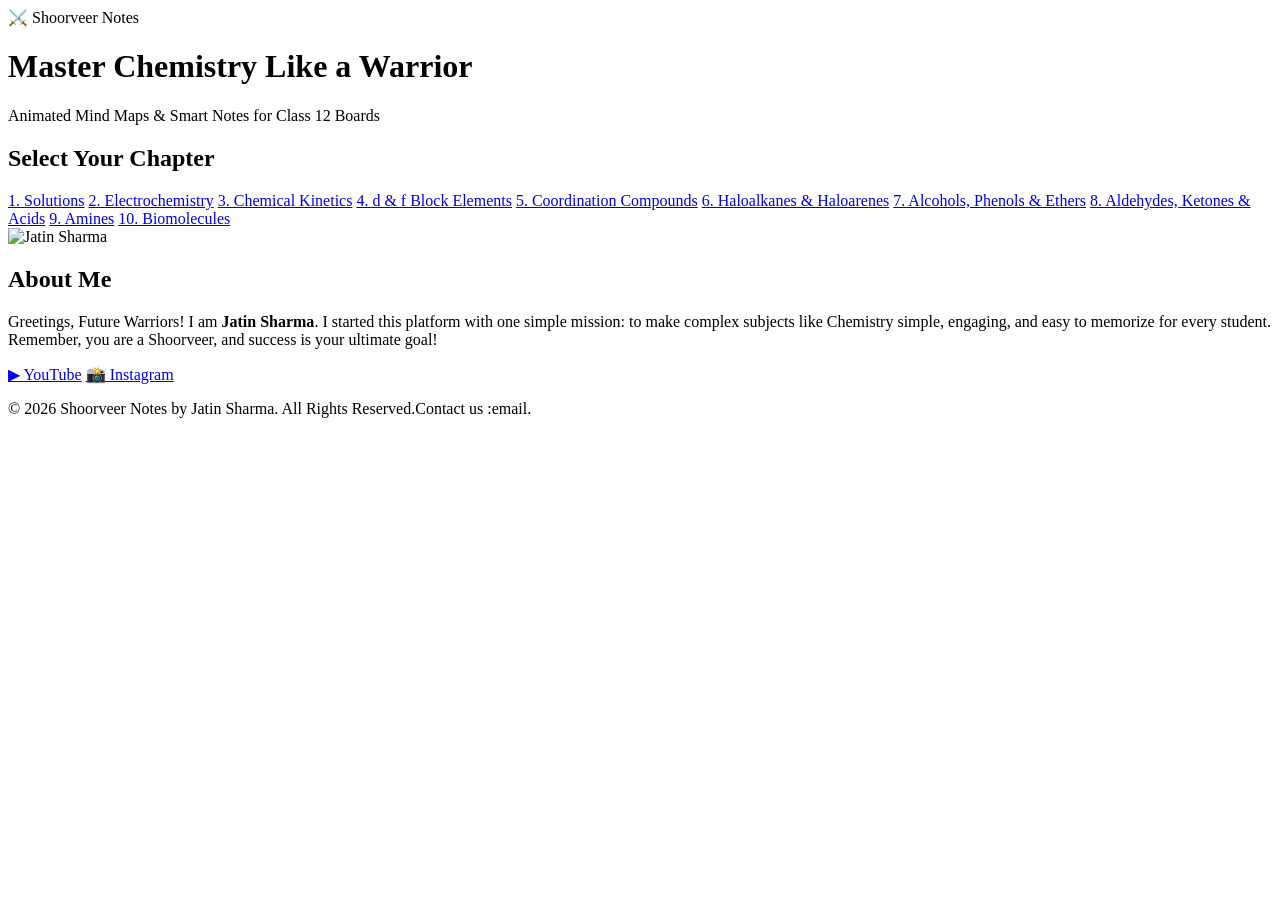
==== index.html @ be2e13da "Add initial HTML structure for Shoorveer Notes" ====
<!DOCTYPE html>
<html lang="en">
<head>
    <meta charset="UTF-8">
    <meta name="viewport" content="width=device-width, initial-scale=1.0">
    <title>Shoorveer Notes | Class 12 Chemistry</title>
    <link rel="stylesheet" href="style.css">
</head>
<body>
    <!-- Navigation Bar -->
    <nav class="navbar">
        <div class="logo">⚔️ Shoorveer Notes</div>
    </nav>

    <!-- Hero Section -->
    <header class="hero">
        <h1>Master Chemistry Like a <span class="highlight">Warrior</span></h1>
        <p>Animated Mind Maps & Smart Notes for Class 12 Boards</p>
    </header>

    <!-- Chapter Selection Section -->
    <section class="chapters-section">
        <h2>Select Your Chapter</h2>
        <div class="grid-container">
            <a href="solutions.html" class="chapter-card">1. Solutions</a>
            <a href="electrochemistry.html" class="chapter-card">2. Electrochemistry</a>
            <a href="kinetics.html" class="chapter-card">3. Chemical Kinetics</a>
            <a href="d-and-f-block.html" class="chapter-card">4. d & f Block Elements</a>
            <a href="coordination.html" class="chapter-card">5. Coordination Compounds</a>
            <a href="haloalkanes.html" class="chapter-card">6. Haloalkanes & Haloarenes</a>
            <a href="alcohols.html" class="chapter-card">7. Alcohols, Phenols & Ethers</a>
            <a href="aldehydes.html" class="chapter-card">8. Aldehydes, Ketones & Acids</a>
            <a href="amines.html" class="chapter-card">9. Amines</a>
            <a href="biomolecules.html" class="chapter-card">10. Biomolecules</a>
        </div>
    </section>

    <!-- About Me Section -->
    <section class="about-section">
        <div class="about-card">
            <!-- आपकी फोटो यहाँ दिखेगी -->
            <img src="1473.jpg" alt="Jatin Sharma" class="profile-pic">
            <div class="about-info">
                <h2>About Me</h2>
                <p>Greetings, Future Warriors! I am <strong>Jatin Sharma</strong>. I started this platform with one simple mission: to make complex subjects like Chemistry simple, engaging, and easy to memorize for every student. Remember, you are a Shoorveer, and success is your ultimate goal!</p>
                <div class="social-links">
                    <a href="https://youtube.com/@jatin_sharma_s123" target="_blank" class="btn youtube">▶ YouTube</a>
                    <a href="https://www.instagram.com/jatin_sharma_s123" target="_blank" class="btn instagram">📸 Instagram</a>
                </div>
            </div>
        </div>
    </section>

    <!-- Footer -->
    <footer>
        <p>© 2026 Shoorveer Notes by Jatin Sharma. All Rights Reserved.Contact us :email.</p>
    </footer>
</body>
</html>
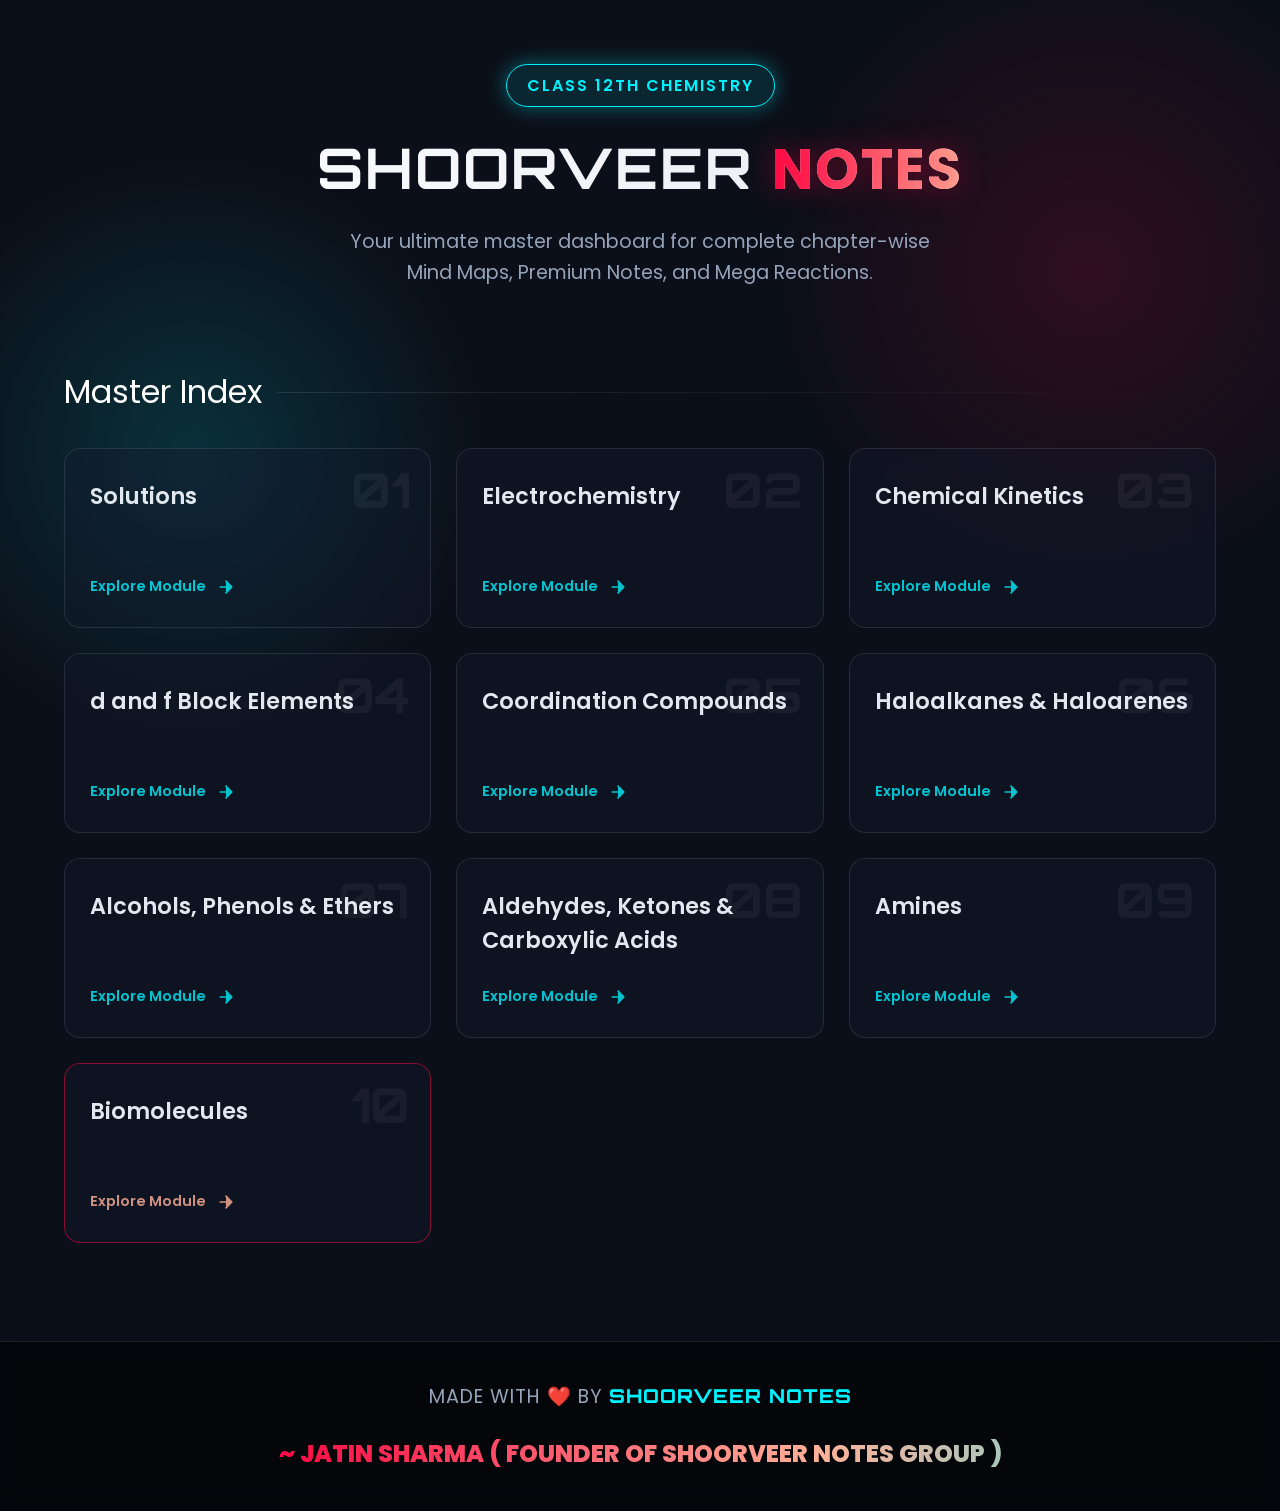
==== commit b456111a: "Revamp index.html with new title and layout Updated the title and added a welcome badge to the heade" ====
--- a/index.html
+++ b/index.html
@@ -3,57 +3,361 @@
 <head>
     <meta charset="UTF-8">
     <meta name="viewport" content="width=device-width, initial-scale=1.0">
-    <title>Shoorveer Notes | Class 12 Chemistry</title>
-    <link rel="stylesheet" href="style.css">
+    <title>Shoorveer Notes - Master Dashboard</title>
+    <link href="https://fonts.googleapis.com/css2?family=Poppins:wght@300;400;600;800&family=Orbitron:wght@500;700&display=swap" rel="stylesheet">
+    <style>
+        :root {
+            --bg-color: #0b0f19;
+            --primary: #00f2fe;
+            --secondary: #4facfe;
+            --accent1: #ff0844;
+            --accent2: #ffb199;
+            --text-light: #e2e8f0;
+            --text-muted: #94a3b8;
+            --glass-bg: rgba(20, 27, 45, 0.4);
+            --glass-border: rgba(255, 255, 255, 0.1);
+            --glow: 0 0 20px rgba(0, 242, 254, 0.4);
+        }
+
+        * {
+            margin: 0;
+            padding: 0;
+            box-sizing: border-box;
+            font-family: 'Poppins', sans-serif;
+        }
+
+        body {
+            background-color: var(--bg-color);
+            color: var(--text-light);
+            background-image: 
+                radial-gradient(circle at 15% 50%, rgba(0, 242, 254, 0.15) 0%, transparent 25%), 
+                radial-gradient(circle at 85% 30%, rgba(255, 8, 68, 0.15) 0%, transparent 25%);
+            background-attachment: fixed;
+            min-height: 100vh;
+            display: flex;
+            flex-direction: column;
+        }
+
+        /* Hero / Welcome Banner */
+        header {
+            text-align: center;
+            padding: 4rem 1rem 2rem 1rem;
+            position: relative;
+        }
+
+        .welcome-badge {
+            display: inline-block;
+            padding: 8px 20px;
+            background: rgba(0, 242, 254, 0.1);
+            border: 1px solid var(--primary);
+            border-radius: 50px;
+            color: var(--primary);
+            font-weight: 600;
+            letter-spacing: 2px;
+            text-transform: uppercase;
+            margin-bottom: 20px;
+            box-shadow: var(--glow);
+        }
+
+        h1.main-title {
+            font-family: 'Orbitron', sans-serif;
+            font-size: 3.5rem;
+            background: linear-gradient(to right, #ffffff, var(--text-light));
+            -webkit-background-clip: text;
+            -webkit-text-fill-color: transparent;
+            text-transform: uppercase;
+            letter-spacing: 2px;
+            margin-bottom: 15px;
+        }
+
+        h1.main-title span {
+            background: linear-gradient(to right, var(--accent1), var(--accent2));
+            -webkit-background-clip: text;
+            -webkit-text-fill-color: transparent;
+            text-shadow: 0 0 30px rgba(255, 8, 68, 0.4);
+        }
+
+        .subtitle {
+            color: var(--text-muted);
+            font-size: 1.2rem;
+            max-width: 600px;
+            margin: 0 auto;
+            line-height: 1.6;
+        }
+
+        /* Main Dashboard Grid */
+        .dashboard-container {
+            width: 90%;
+            max-width: 1200px;
+            margin: 3rem auto;
+            flex: 1;
+        }
+
+        .section-heading {
+            font-size: 2rem;
+            color: #fff;
+            margin-bottom: 2rem;
+            display: flex;
+            align-items: center;
+            gap: 15px;
+        }
+
+        .section-heading::after {
+            content: '';
+            flex: 1;
+            height: 1px;
+            background: linear-gradient(90deg, var(--glass-border), transparent);
+        }
+
+        .grid-layout {
+            display: grid;
+            grid-template-columns: repeat(auto-fill, minmax(300px, 1fr));
+            gap: 25px;
+        }
+
+        /* Glassmorphism Cards */
+        .chapter-card {
+            background: var(--glass-bg);
+            backdrop-filter: blur(12px);
+            -webkit-backdrop-filter: blur(12px);
+            border: 1px solid var(--glass-border);
+            border-radius: 16px;
+            padding: 30px 25px;
+            text-decoration: none;
+            color: var(--text-light);
+            transition: all 0.4s cubic-bezier(0.175, 0.885, 0.32, 1.275);
+            position: relative;
+            overflow: hidden;
+            display: flex;
+            flex-direction: column;
+            justify-content: space-between;
+            min-height: 180px;
+        }
+
+        .chapter-card::before {
+            content: '';
+            position: absolute;
+            top: 0;
+            left: -100%;
+            width: 50%;
+            height: 100%;
+            background: linear-gradient(90deg, transparent, rgba(255,255,255,0.05), transparent);
+            transition: left 0.7s ease;
+        }
+
+        .chapter-card:hover {
+            transform: translateY(-10px);
+            border-color: var(--primary);
+            box-shadow: 0 15px 30px rgba(0, 0, 0, 0.5), inset 0 0 20px rgba(0, 242, 254, 0.1);
+        }
+
+        .chapter-card:hover::before {
+            left: 200%;
+        }
+
+        .chapter-number {
+            font-family: 'Orbitron', sans-serif;
+            font-size: 3rem;
+            font-weight: 800;
+            color: rgba(255, 255, 255, 0.05);
+            position: absolute;
+            top: 10px;
+            right: 20px;
+            transition: color 0.3s ease;
+        }
+
+        .chapter-card:hover .chapter-number {
+            color: rgba(0, 242, 254, 0.2);
+        }
+
+        .chapter-title {
+            font-size: 1.4rem;
+            font-weight: 600;
+            margin-bottom: 10px;
+            z-index: 1;
+        }
+
+        .card-footer {
+            display: flex;
+            align-items: center;
+            gap: 10px;
+            color: var(--primary);
+            font-size: 0.9rem;
+            font-weight: 600;
+            z-index: 1;
+            opacity: 0.8;
+            transition: opacity 0.3s ease;
+        }
+
+        .chapter-card:hover .card-footer {
+            opacity: 1;
+        }
+
+        .card-footer svg {
+            width: 20px;
+            height: 20px;
+            fill: currentColor;
+            transition: transform 0.3s ease;
+        }
+
+        .chapter-card:hover .card-footer svg {
+            transform: translateX(5px);
+        }
+
+        /* Footer */
+        footer {
+            background: rgba(0, 0, 0, 0.6);
+            border-top: 1px solid var(--glass-border);
+            padding: 40px 20px;
+            text-align: center;
+            margin-top: 50px;
+            backdrop-filter: blur(10px);
+        }
+
+        .made-by {
+            font-size: 1.2rem;
+            color: var(--text-muted);
+            margin-bottom: 15px;
+            letter-spacing: 1px;
+        }
+
+        .made-by span {
+            color: var(--primary);
+            font-weight: 800;
+            font-family: 'Orbitron', sans-serif;
+        }
+
+        .founder-sign {
+            font-size: 1.5rem;
+            font-weight: 800;
+            text-transform: uppercase;
+            background: linear-gradient(90deg, #ff0844, #ffb199, #00f2fe, #4facfe, #ff0844);
+            background-size: 300%;
+            -webkit-background-clip: text;
+            -webkit-text-fill-color: transparent;
+            animation: shine 5s linear infinite;
+            display: inline-block;
+            margin-top: 10px;
+        }
+
+        @keyframes shine {
+            0% { background-position: 0% center; }
+            100% { background-position: 300% center; }
+        }
+
+        /* Responsive */
+        @media (max-width: 768px) {
+            h1.main-title {
+                font-size: 2.5rem;
+            }
+            .grid-layout {
+                grid-template-columns: 1fr;
+            }
+        }
+    </style>
 </head>
 <body>
-    <!-- Navigation Bar -->
-    <nav class="navbar">
-        <div class="logo">⚔️ Shoorveer Notes</div>
-    </nav>
-
-    <!-- Hero Section -->
-    <header class="hero">
-        <h1>Master Chemistry Like a <span class="highlight">Warrior</span></h1>
-        <p>Animated Mind Maps & Smart Notes for Class 12 Boards</p>
+
+    <header>
+        <div class="welcome-badge">Class 12th Chemistry</div>
+        <h1 class="main-title">Shoorveer <span>Notes</span></h1>
+        <p class="subtitle">Your ultimate master dashboard for complete chapter-wise Mind Maps, Premium Notes, and Mega Reactions.</p>
     </header>
 
-    <!-- Chapter Selection Section -->
-    <section class="chapters-section">
-        <h2>Select Your Chapter</h2>
-        <div class="grid-container">
-            <a href="solutions.html" class="chapter-card">1. Solutions</a>
-            <a href="electrochemistry.html" class="chapter-card">2. Electrochemistry</a>
-            <a href="kinetics.html" class="chapter-card">3. Chemical Kinetics</a>
-            <a href="d-and-f-block.html" class="chapter-card">4. d & f Block Elements</a>
-            <a href="coordination.html" class="chapter-card">5. Coordination Compounds</a>
-            <a href="haloalkanes.html" class="chapter-card">6. Haloalkanes & Haloarenes</a>
-            <a href="alcohols.html" class="chapter-card">7. Alcohols, Phenols & Ethers</a>
-            <a href="aldehydes.html" class="chapter-card">8. Aldehydes, Ketones & Acids</a>
-            <a href="amines.html" class="chapter-card">9. Amines</a>
-            <a href="biomolecules.html" class="chapter-card">10. Biomolecules</a>
+    <div class="dashboard-container">
+        <div class="section-heading">Master Index</div>
+        
+        <div class="grid-layout">
+            
+            <a href="solutions.html" class="chapter-card">
+                <div class="chapter-number">01</div>
+                <div class="chapter-title">Solutions</div>
+                <div class="card-footer">
+                    Explore Module <svg viewBox="0 0 24 24"><path d="M5 12h14M12 5l7 7-7 7" stroke="currentColor" stroke-width="2" stroke-linecap="round" stroke-linejoin="round"/></svg>
+                </div>
+            </a>
+
+            <a href="electrochemistry.html" class="chapter-card">
+                <div class="chapter-number">02</div>
+                <div class="chapter-title">Electrochemistry</div>
+                <div class="card-footer">
+                    Explore Module <svg viewBox="0 0 24 24"><path d="M5 12h14M12 5l7 7-7 7" stroke="currentColor" stroke-width="2" stroke-linecap="round" stroke-linejoin="round"/></svg>
+                </div>
+            </a>
+
+            <a href="kinetics.html" class="chapter-card">
+                <div class="chapter-number">03</div>
+                <div class="chapter-title">Chemical Kinetics</div>
+                <div class="card-footer">
+                    Explore Module <svg viewBox="0 0 24 24"><path d="M5 12h14M12 5l7 7-7 7" stroke="currentColor" stroke-width="2" stroke-linecap="round" stroke-linejoin="round"/></svg>
+                </div>
+            </a>
+
+            <a href="d-and-f-block.html" class="chapter-card">
+                <div class="chapter-number">04</div>
+                <div class="chapter-title">d and f Block Elements</div>
+                <div class="card-footer">
+                    Explore Module <svg viewBox="0 0 24 24"><path d="M5 12h14M12 5l7 7-7 7" stroke="currentColor" stroke-width="2" stroke-linecap="round" stroke-linejoin="round"/></svg>
+                </div>
+            </a>
+
+            <a href="coordination.html" class="chapter-card">
+                <div class="chapter-number">05</div>
+                <div class="chapter-title">Coordination Compounds</div>
+                <div class="card-footer">
+                    Explore Module <svg viewBox="0 0 24 24"><path d="M5 12h14M12 5l7 7-7 7" stroke="currentColor" stroke-width="2" stroke-linecap="round" stroke-linejoin="round"/></svg>
+                </div>
+            </a>
+
+            <a href="haloalkanes.html" class="chapter-card">
+                <div class="chapter-number">06</div>
+                <div class="chapter-title">Haloalkanes & Haloarenes</div>
+                <div class="card-footer">
+                    Explore Module <svg viewBox="0 0 24 24"><path d="M5 12h14M12 5l7 7-7 7" stroke="currentColor" stroke-width="2" stroke-linecap="round" stroke-linejoin="round"/></svg>
+                </div>
+            </a>
+
+            <a href="alcohols.html" class="chapter-card">
+                <div class="chapter-number">07</div>
+                <div class="chapter-title">Alcohols, Phenols & Ethers</div>
+                <div class="card-footer">
+                    Explore Module <svg viewBox="0 0 24 24"><path d="M5 12h14M12 5l7 7-7 7" stroke="currentColor" stroke-width="2" stroke-linecap="round" stroke-linejoin="round"/></svg>
+                </div>
+            </a>
+
+            <a href="aldehydes.html" class="chapter-card">
+                <div class="chapter-number">08</div>
+                <div class="chapter-title">Aldehydes, Ketones & Carboxylic Acids</div>
+                <div class="card-footer">
+                    Explore Module <svg viewBox="0 0 24 24"><path d="M5 12h14M12 5l7 7-7 7" stroke="currentColor" stroke-width="2" stroke-linecap="round" stroke-linejoin="round"/></svg>
+                </div>
+            </a>
+
+            <a href="amines.html" class="chapter-card">
+                <div class="chapter-number">09</div>
+                <div class="chapter-title">Amines</div>
+                <div class="card-footer">
+                    Explore Module <svg viewBox="0 0 24 24"><path d="M5 12h14M12 5l7 7-7 7" stroke="currentColor" stroke-width="2" stroke-linecap="round" stroke-linejoin="round"/></svg>
+                </div>
+            </a>
+
+            <a href="biomolecules.html" class="chapter-card" style="border-color: rgba(255, 8, 68, 0.5);">
+                <div class="chapter-number">10</div>
+                <div class="chapter-title">Biomolecules</div>
+                <div class="card-footer" style="color: var(--accent2);">
+                    Explore Module <svg viewBox="0 0 24 24"><path d="M5 12h14M12 5l7 7-7 7" stroke="currentColor" stroke-width="2" stroke-linecap="round" stroke-linejoin="round"/></svg>
+                </div>
+            </a>
+
         </div>
-    </section>
-
-    <!-- About Me Section -->
-    <section class="about-section">
-        <div class="about-card">
-            <!-- आपकी फोटो यहाँ दिखेगी -->
-            <img src="1473.jpg" alt="Jatin Sharma" class="profile-pic">
-            <div class="about-info">
-                <h2>About Me</h2>
-                <p>Greetings, Future Warriors! I am <strong>Jatin Sharma</strong>. I started this platform with one simple mission: to make complex subjects like Chemistry simple, engaging, and easy to memorize for every student. Remember, you are a Shoorveer, and success is your ultimate goal!</p>
-                <div class="social-links">
-                    <a href="https://youtube.com/@jatin_sharma_s123" target="_blank" class="btn youtube">▶ YouTube</a>
-                    <a href="https://www.instagram.com/jatin_sharma_s123" target="_blank" class="btn instagram">📸 Instagram</a>
-                </div>
-            </div>
+    </div>
+
+    <footer>
+        <div class="made-by">
+            MADE WITH ❤️ BY <span>SHOORVEER NOTES</span>
         </div>
-    </section>
-
-    <!-- Footer -->
-    <footer>
-        <p>© 2026 Shoorveer Notes by Jatin Sharma. All Rights Reserved.Contact us :email.</p>
+        <div class="founder-sign">~ Jatin Sharma ( Founder of Shoorveer Notes Group )</div>
     </footer>
+
 </body>
 </html>
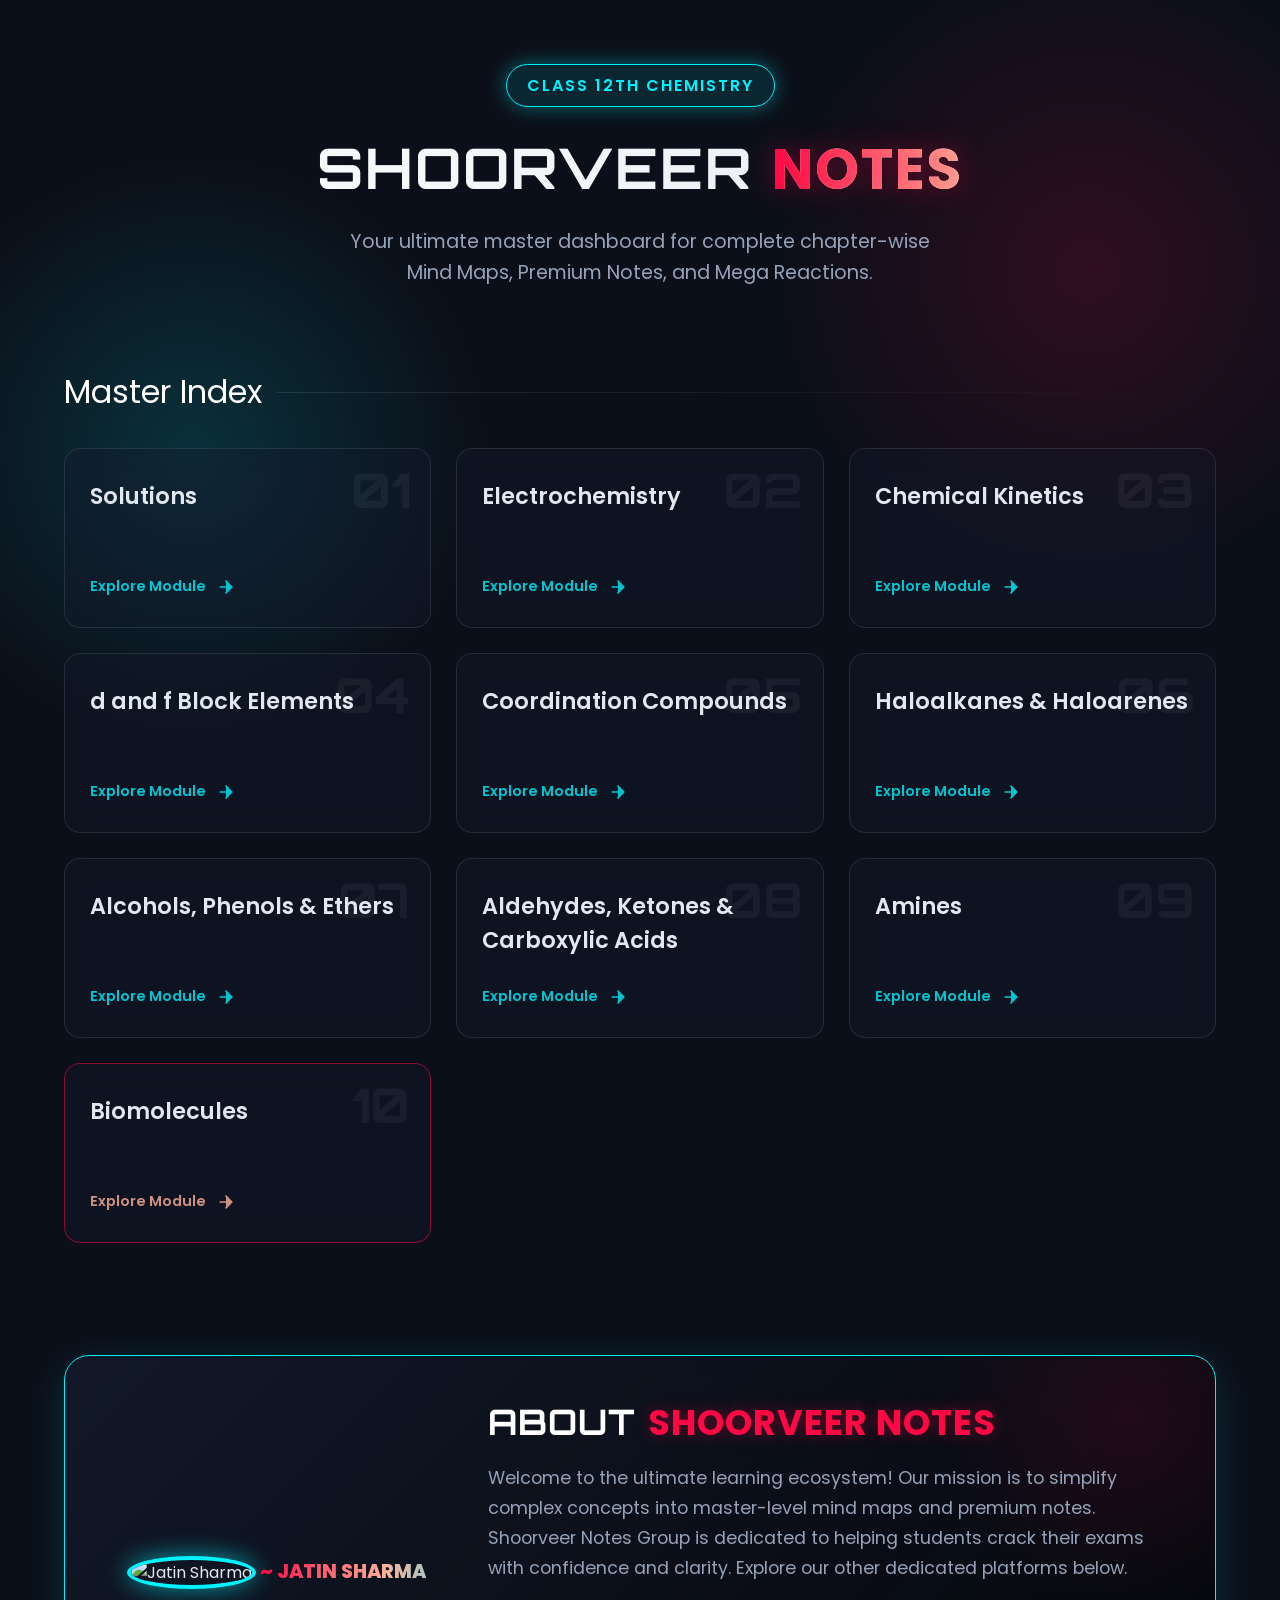
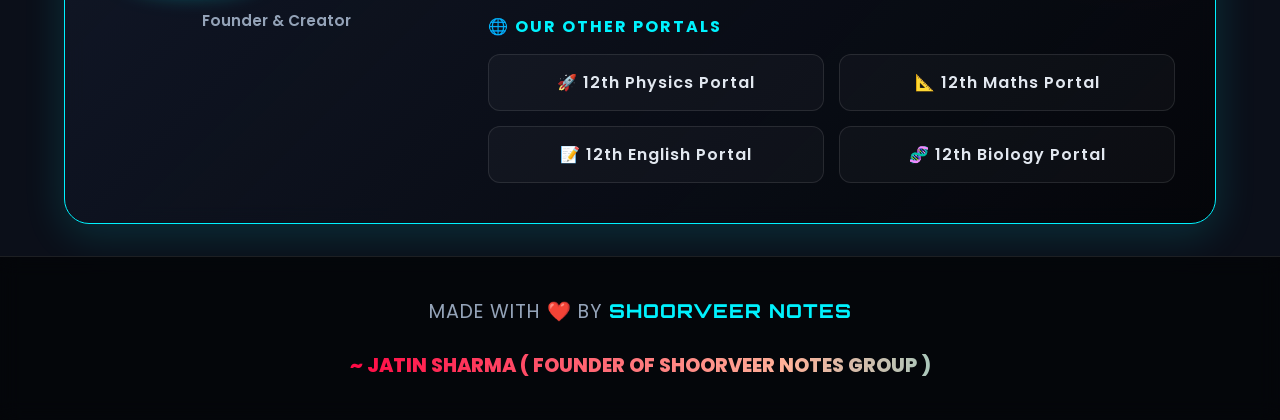
==== commit 3e9bbe4e: "Add About Us section with styles and content Added an 'About Us' section with styles and content to " ====
--- a/index.html
+++ b/index.html
@@ -36,6 +36,7 @@
             min-height: 100vh;
             display: flex;
             flex-direction: column;
+            overflow-x: hidden;
         }
 
         /* Hero / Welcome Banner */
@@ -204,13 +205,137 @@
             transform: translateX(5px);
         }
 
-        /* Footer */
+        /* ----- ABOUT US SECTION STYLES ----- */
+        .about-section {
+            width: 90%;
+            max-width: 1200px;
+            margin: 4rem auto 2rem auto;
+            background: linear-gradient(135deg, rgba(20, 27, 45, 0.8), rgba(0, 0, 0, 0.6));
+            border: 1px solid var(--primary);
+            border-radius: 25px;
+            padding: 40px;
+            box-shadow: 0 10px 40px rgba(0, 242, 254, 0.15);
+            display: flex;
+            flex-wrap: wrap;
+            align-items: center;
+            gap: 40px;
+            position: relative;
+            overflow: hidden;
+            backdrop-filter: blur(10px);
+        }
+
+        .about-section::after {
+            content: '';
+            position: absolute;
+            top: -30%;
+            right: -10%;
+            width: 400px;
+            height: 400px;
+            background: radial-gradient(circle, rgba(255, 8, 68, 0.1) 0%, transparent 70%);
+            z-index: 0;
+            pointer-events: none;
+        }
+
+        .profile-container {
+            flex: 1;
+            min-width: 250px;
+            text-align: center;
+            z-index: 1;
+        }
+
+        .profile-img {
+            width: 180px;
+            height: 180px;
+            border-radius: 50%;
+            object-fit: cover;
+            border: 4px solid var(--primary);
+            box-shadow: 0 0 25px rgba(0, 242, 254, 0.6);
+            margin-bottom: 15px;
+            transition: transform 0.4s ease, box-shadow 0.4s ease, border-color 0.4s ease;
+        }
+
+        .profile-img:hover {
+            transform: scale(1.05) rotate(3deg);
+            box-shadow: 0 0 35px rgba(255, 8, 68, 0.8);
+            border-color: var(--accent1);
+        }
+
+        .about-content {
+            flex: 2;
+            min-width: 300px;
+            z-index: 1;
+        }
+
+        .about-title {
+            font-size: 2.2rem;
+            color: #fff;
+            margin-bottom: 15px;
+            font-family: 'Orbitron', sans-serif;
+            text-transform: uppercase;
+            letter-spacing: 1px;
+        }
+
+        .about-title span {
+            color: var(--accent1);
+            text-shadow: 0 0 15px rgba(255, 8, 68, 0.4);
+        }
+
+        .about-desc {
+            color: var(--text-muted);
+            font-size: 1.1rem;
+            line-height: 1.7;
+            margin-bottom: 30px;
+        }
+
+        .other-websites-grid {
+            display: grid;
+            grid-template-columns: repeat(auto-fit, minmax(220px, 1fr));
+            gap: 15px;
+        }
+
+        .site-link {
+            display: inline-block;
+            padding: 15px 20px;
+            background: rgba(255, 255, 255, 0.03);
+            border: 1px solid var(--glass-border);
+            border-radius: 12px;
+            color: var(--text-light);
+            text-decoration: none;
+            text-align: center;
+            font-weight: 600;
+            transition: all 0.3s ease;
+            position: relative;
+            overflow: hidden;
+            letter-spacing: 1px;
+        }
+
+        .site-link::before {
+            content: '';
+            position: absolute;
+            top: 0; left: -100%;
+            width: 100%; height: 100%;
+            background: linear-gradient(90deg, transparent, rgba(255,255,255,0.1), transparent);
+            transition: left 0.5s ease;
+        }
+
+        .site-link:hover {
+            border-color: var(--secondary);
+            transform: translateY(-5px);
+            box-shadow: 0 5px 20px rgba(79, 172, 254, 0.3);
+            color: var(--primary);
+        }
+        
+        .site-link:hover::before {
+            left: 100%;
+        }
+
+        /* Footer Styles */
         footer {
             background: rgba(0, 0, 0, 0.6);
             border-top: 1px solid var(--glass-border);
             padding: 40px 20px;
             text-align: center;
-            margin-top: 50px;
+            margin-top: auto;
             backdrop-filter: blur(10px);
         }
 
@@ -237,7 +362,6 @@
             -webkit-text-fill-color: transparent;
             animation: shine 5s linear infinite;
             display: inline-block;
-            margin-top: 10px;
         }
 
         @keyframes shine {
@@ -253,6 +377,10 @@
             .grid-layout {
                 grid-template-columns: 1fr;
             }
+            .about-section {
+                flex-direction: column;
+                text-align: center;
+            }
         }
     </style>
 </head>
@@ -352,11 +480,45 @@
         </div>
     </div>
 
+    <!-- ===== ABOUT US SECTION (NEW) ===== -->
+    <section class="about-section">
+        <div class="profile-container">
+            <!-- Yeh code 1473.jpg ko aapke github repo se directly utha lega -->
+            <img src="1473.jpg" alt="Jatin Sharma" class="profile-img">
+            <div class="founder-sign" style="font-size: 1.2rem; margin-top: 10px;">~ Jatin Sharma</div>
+            <p style="color: var(--text-muted); margin-top: 5px; font-size: 0.95rem; font-weight: 600;">Founder & Creator</p>
+        </div>
+        
+        <div class="about-content">
+            <h2 class="about-title">About <span>Shoorveer Notes</span></h2>
+            <p class="about-desc">
+                Welcome to the ultimate learning ecosystem! Our mission is to simplify complex concepts into master-level mind maps and premium notes. Shoorveer Notes Group is dedicated to helping students crack their exams with confidence and clarity. Explore our other dedicated platforms below.
+            </p>
+            
+            <h3 style="color: var(--primary); margin-bottom: 15px; font-size: 1rem; letter-spacing: 2px; text-transform: uppercase;">🌐 Our Other Portals</h3>
+            
+            <!-- SPACE FOR 4 WEBSITE LINKS -->
+            <div class="other-websites-grid">
+                <!-- Physics Link Placeholder -->
+                <a href="https://your-physics-link-here.com" class="site-link">🚀 12th Physics Portal</a>
+                
+                <!-- Maths Link Placeholder -->
+                <a href="https://your-maths-link-here.com" class="site-link">📐 12th Maths Portal</a>
+                
+                <!-- English Link Placeholder -->
+                <a href="https://your-english-link-here.com" class="site-link">📝 12th English Portal</a>
+                
+                <!-- Biology Link Placeholder -->
+                <a href="https://your-biology-link-here.com" class="site-link">🧬 12th Biology Portal</a>
+            </div>
+        </div>
+    </section>
+
     <footer>
         <div class="made-by">
             MADE WITH ❤️ BY <span>SHOORVEER NOTES</span>
         </div>
-        <div class="founder-sign">~ Jatin Sharma ( Founder of Shoorveer Notes Group )</div>
+        <div class="founder-sign" style="font-size: 1.2rem; margin-top: 10px;">~ Jatin Sharma ( Founder of Shoorveer Notes Group )</div>
     </footer>
 
 </body>
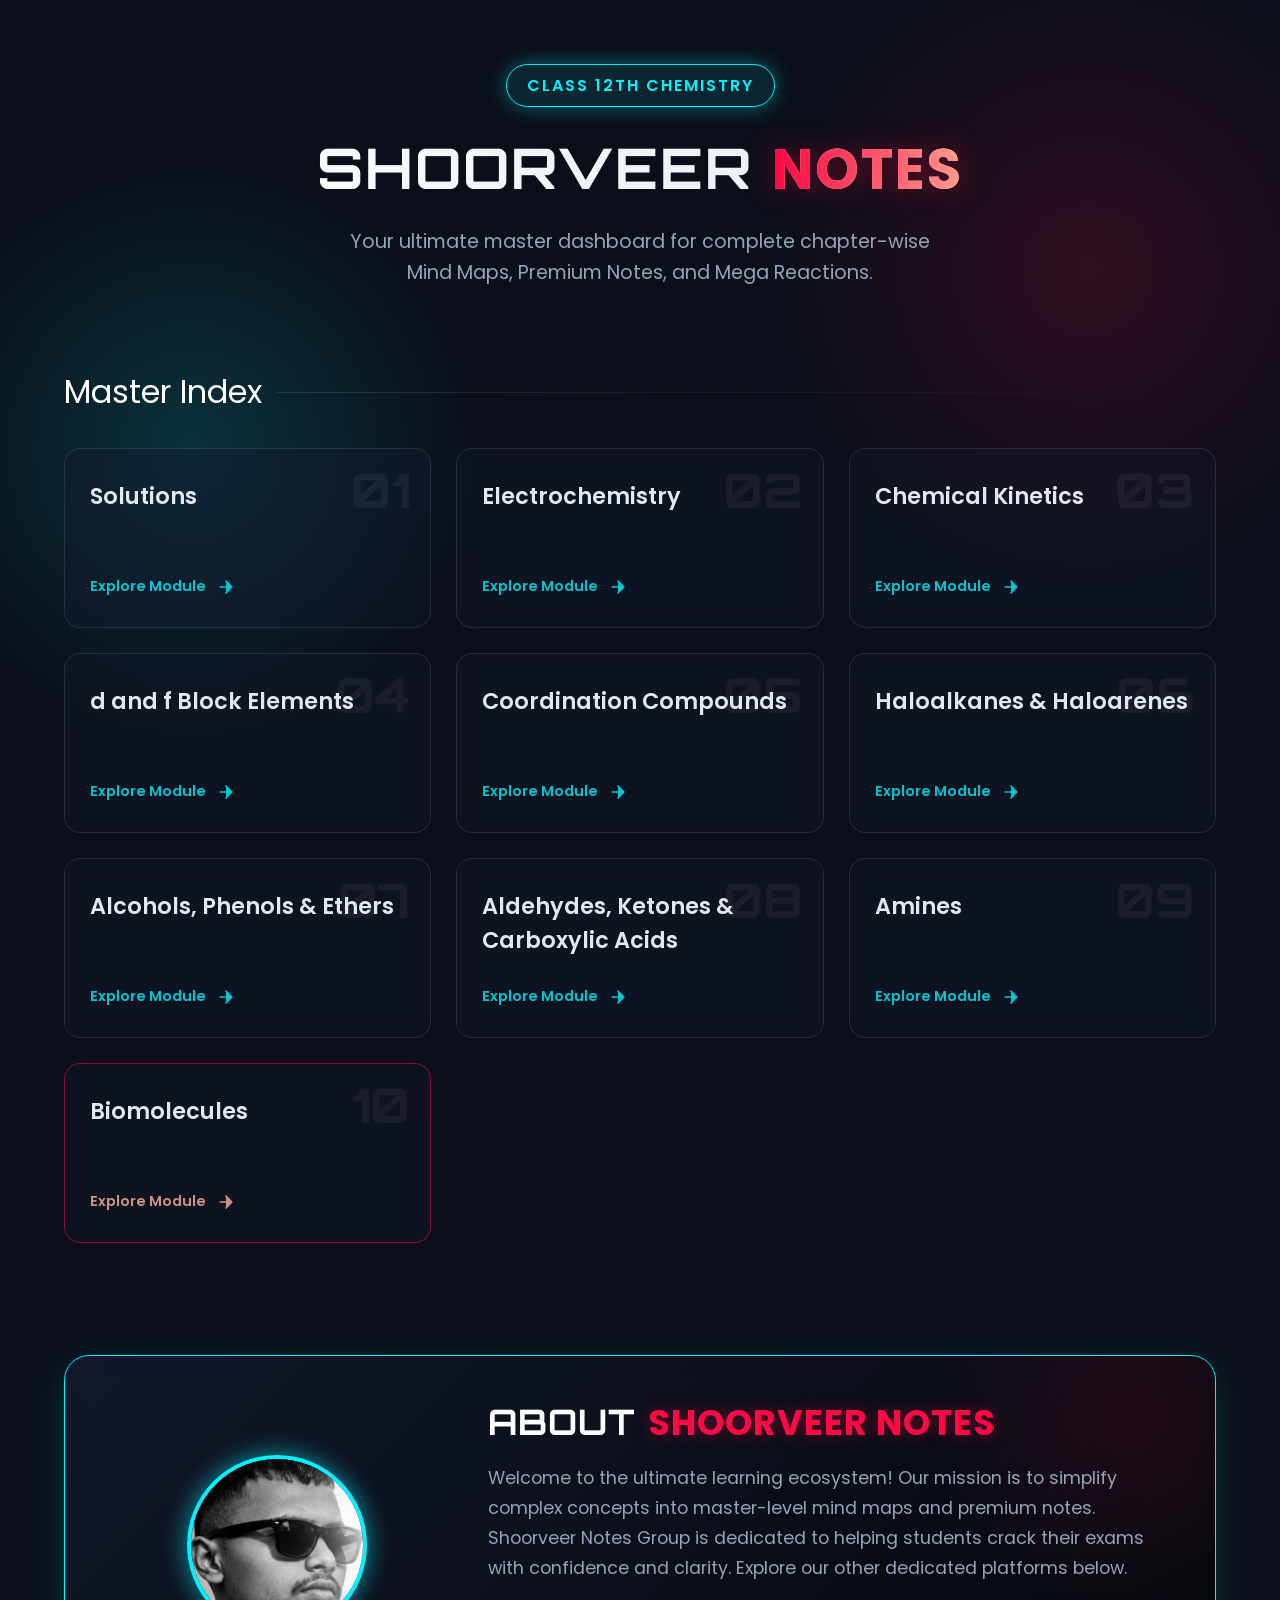
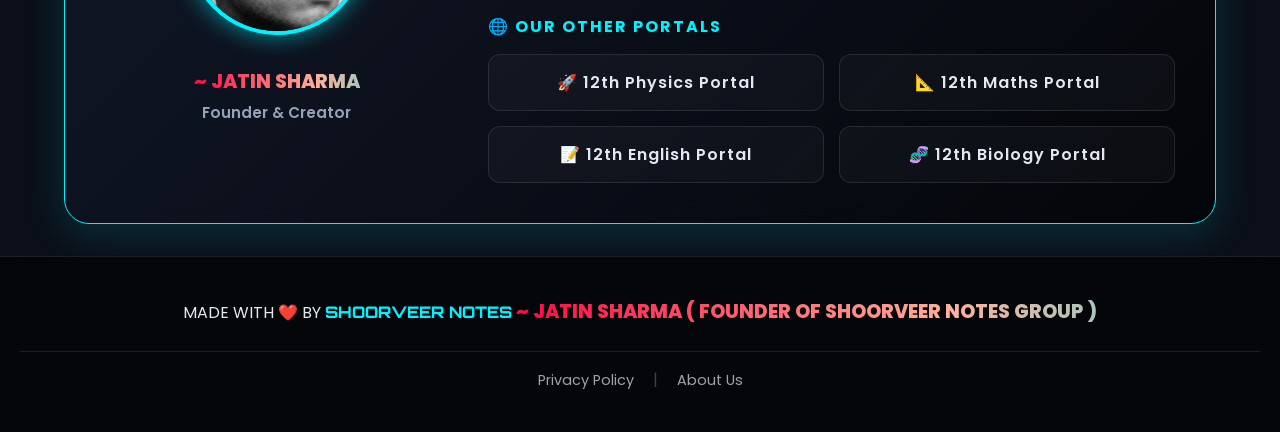
==== commit 93736e7a: "Enhance footer styling and add links" ====
--- a/index.html
+++ b/index.html
@@ -515,11 +515,22 @@
     </section>
 
     <footer>
-        <div class="made-by">
-            MADE WITH ❤️ BY <span>SHOORVEER NOTES</span>
+        
+           MADE WITH ❤️ BY <span style="color: #00f2fe; font-weight: 800; font-family: 'Orbitron', sans-serif;">SHOORVEER NOTES</span>
         </div>
-        <div class="founder-sign" style="font-size: 1.2rem; margin-top: 10px;">~ Jatin Sharma ( Founder of Shoorveer Notes Group )</div>
+        <div class="founder-sign" style="font-size: 1.2rem; font-weight: 800; text-transform: uppercase; background: linear-gradient(90deg, #ff0844, #ffb199, #00f2fe, #4facfe, #ff0844); background-size: 300%; -webkit-background-clip: text; -webkit-text-fill-color: transparent; animation: shine 5s linear infinite; display: inline-block;">
+            ~ Jatin Sharma ( Founder of Shoorveer Notes Group )
+        </div>
+        
+        <!-- Footer Links (Privacy Policy & About Us) -->
+        <div style="margin-top: 25px; padding-top: 15px; border-top: 1px solid rgba(255, 255, 255, 0.1);">
+            <a href="privacy-policy.html" style="color: #a1a1aa; text-decoration: none; font-size: 0.9rem; margin: 0 15px; transition: color 0.3s ease;" onmouseover="this.style.color='#00f2fe'" onmouseout="this.style.color='#a1a1aa'">Privacy Policy</a>
+            
+            <span style="color: #3f3f46;">|</span>
+            
+            <a href="about.html" style="color: #a1a1aa; text-decoration: none; font-size: 0.9rem; margin: 0 15px; transition: color 0.3s ease;" onmouseover="this.style.color='#00f2fe'" onmouseout="this.style.color='#a1a1aa'">About Us</a>
+        </div>
     </footer>
-
+    
 </body>
 </html>
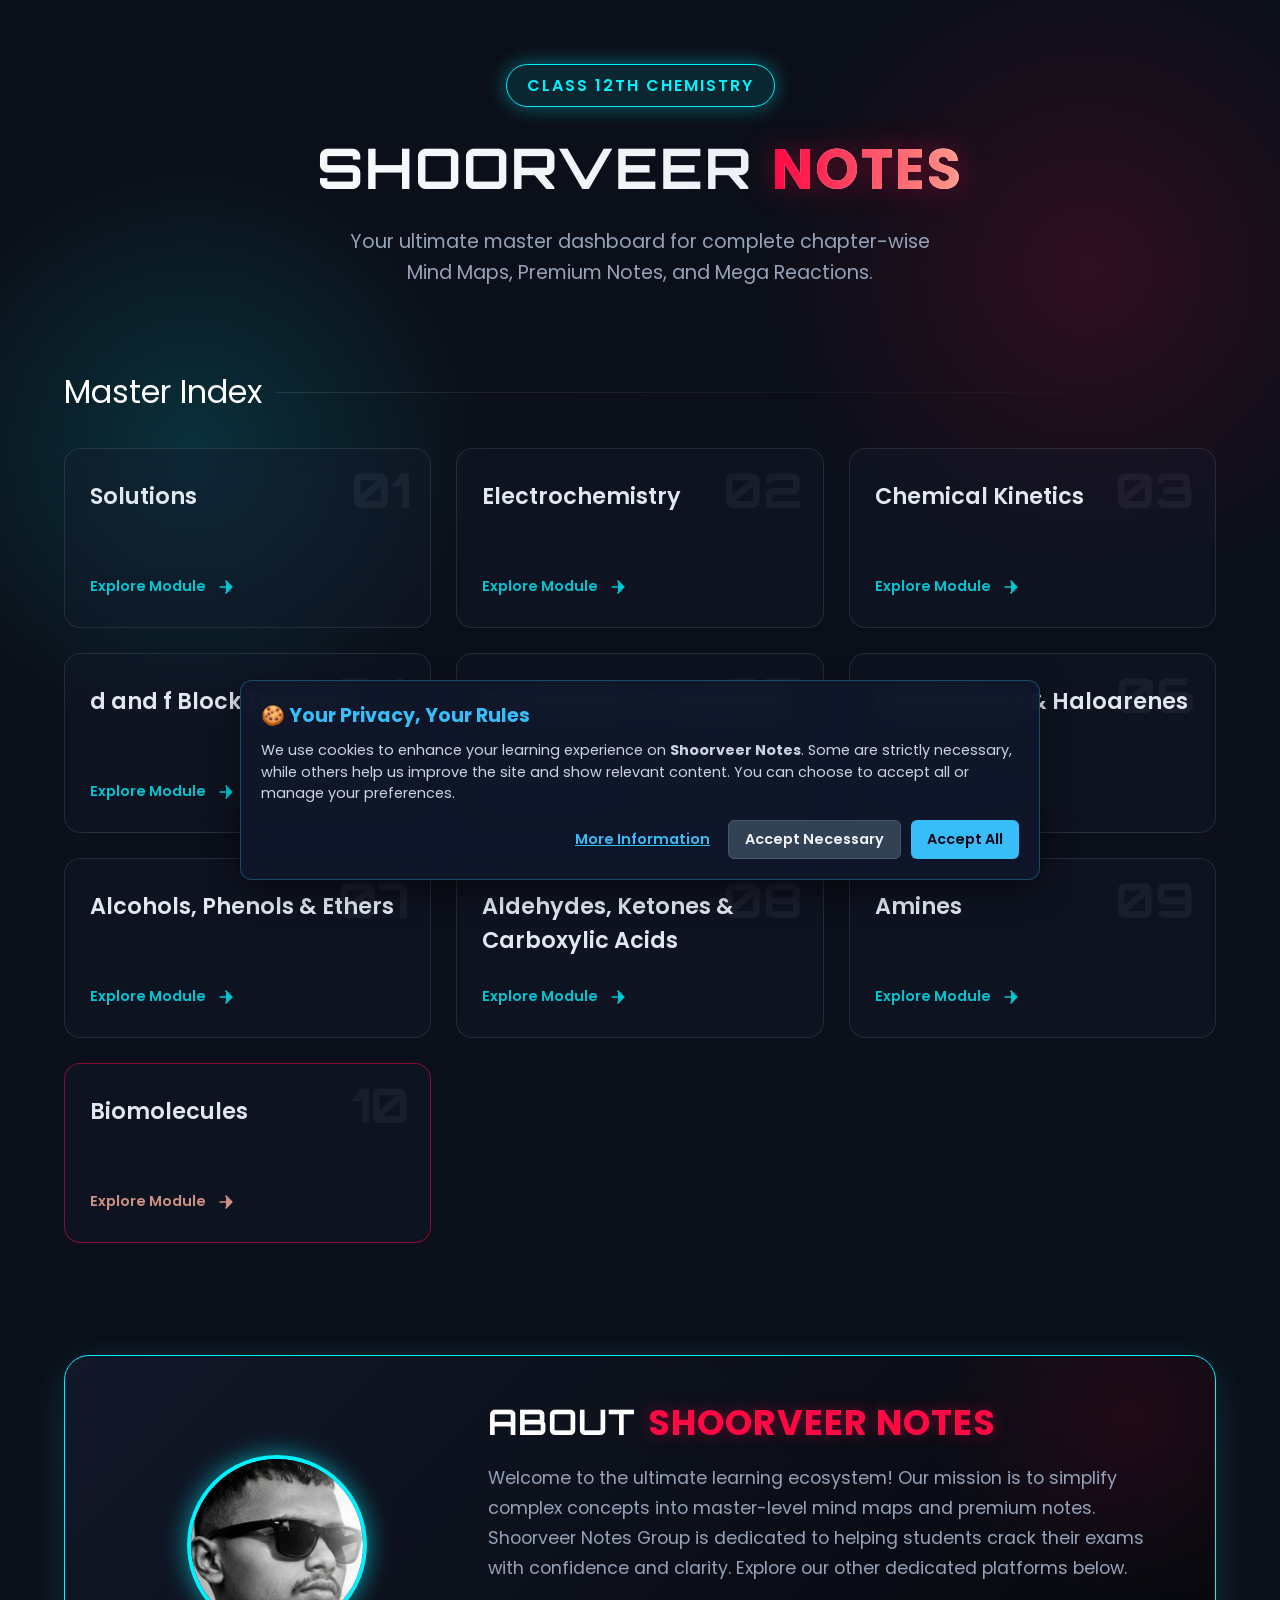
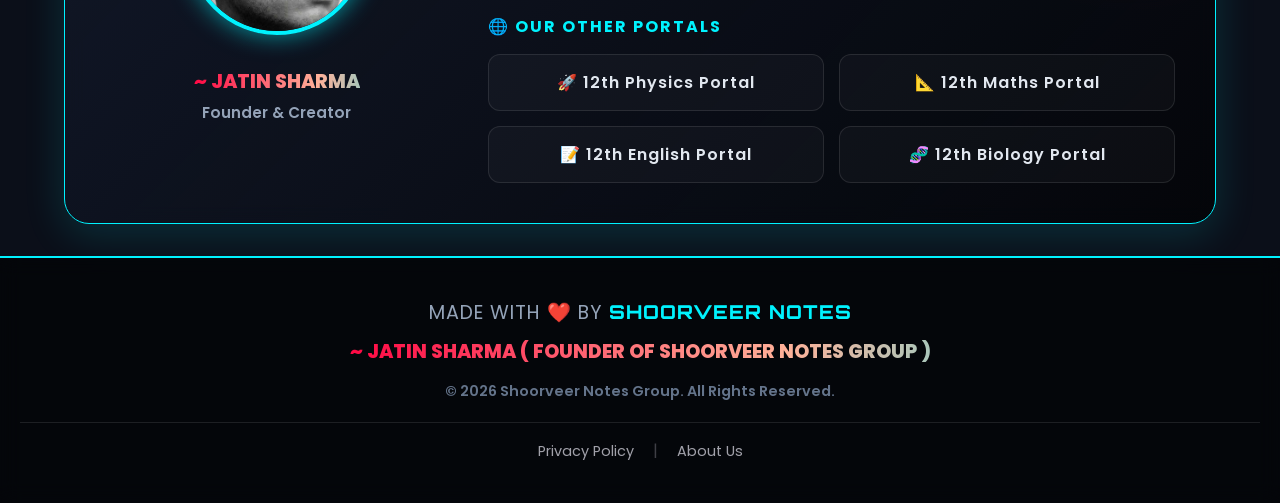
==== commit 3f5465de: "Revamp footer and implement cookie consent banner Updated footer section with new styles and copyrig" ====
--- a/index.html
+++ b/index.html
@@ -514,23 +514,263 @@
         </div>
     </section>
 
-    <footer>
+    <footer style="background: rgba(0, 0, 0, 0.6); padding: 40px 20px; text-align: center; border-top: 2px solid #00f2fe;">
+        <div class="made-by" style="font-size: 1.2rem; color: #94a3b8; margin-bottom: 10px;">
+            MADE WITH ❤️ BY <span style="color: #00f2fe; font-weight: 800; font-family: 'Orbitron', sans-serif;">SHOORVEER NOTES</span>
+        </div>
         
-           MADE WITH ❤️ BY <span style="color: #00f2fe; font-weight: 800; font-family: 'Orbitron', sans-serif;">SHOORVEER NOTES</span>
-        </div>
         <div class="founder-sign" style="font-size: 1.2rem; font-weight: 800; text-transform: uppercase; background: linear-gradient(90deg, #ff0844, #ffb199, #00f2fe, #4facfe, #ff0844); background-size: 300%; -webkit-background-clip: text; -webkit-text-fill-color: transparent; animation: shine 5s linear infinite; display: inline-block;">
             ~ Jatin Sharma ( Founder of Shoorveer Notes Group )
         </div>
+
+        <div style="margin-top: 15px; color: #64748b; font-size: 0.9rem; font-weight: 600;">
+            &copy; 2026 Shoorveer Notes Group. All Rights Reserved.
+        </div>
         
-        <!-- Footer Links (Privacy Policy & About Us) -->
-        <div style="margin-top: 25px; padding-top: 15px; border-top: 1px solid rgba(255, 255, 255, 0.1);">
-            <a href="privacy-policy.html" style="color: #a1a1aa; text-decoration: none; font-size: 0.9rem; margin: 0 15px; transition: color 0.3s ease;" onmouseover="this.style.color='#00f2fe'" onmouseout="this.style.color='#a1a1aa'">Privacy Policy</a>
-            
+        <div style="margin-top: 20px; padding-top: 15px; border-top: 1px solid rgba(255, 255, 255, 0.1);">
+            <a href="privacy-policy.html" style="color: #a1a1aa; text-decoration: none; font-size: 0.9rem; margin: 0 15px;">Privacy Policy</a>
             <span style="color: #3f3f46;">|</span>
-            
-            <a href="about.html" style="color: #a1a1aa; text-decoration: none; font-size: 0.9rem; margin: 0 15px; transition: color 0.3s ease;" onmouseover="this.style.color='#00f2fe'" onmouseout="this.style.color='#a1a1aa'">About Us</a>
+            <a href="about.html" style="color: #a1a1aa; text-decoration: none; font-size: 0.9rem; margin: 0 15px;">About Us</a>
         </div>
     </footer>
+
+   <style>
+    /* Google Fonts for standard typography */
+    @import url('https://fonts.googleapis.com/css2?family=Poppins:wght@300;400;600&display=swap');
+
+    /* Cookie Banner Container */
+    #cookie-banner {
+        position: fixed;
+        bottom: 20px;
+        left: 50%;
+        transform: translateX(-50%);
+        width: 90%;
+        max-width: 800px;
+        background: rgba(15, 23, 42, 0.95);
+        backdrop-filter: blur(15px);
+        border: 1px solid rgba(56, 189, 248, 0.3);
+        border-radius: 12px;
+        padding: 20px;
+        box-shadow: 0 10px 30px rgba(0,0,0,0.5);
+        z-index: 9999;
+        display: none; /* Hidden by default, JS will show it */
+        font-family: 'Poppins', sans-serif;
+        color: #f1f5f9;
+    }
+
+    #cookie-banner h3 {
+        color: #38bdf8;
+        font-size: 1.2rem;
+        margin-bottom: 10px;
+    }
+
+    #cookie-banner p {
+        font-size: 0.9rem;
+        color: #cbd5e1;
+        margin-bottom: 15px;
+        line-height: 1.5;
+    }
+
+    .cookie-buttons {
+        display: flex;
+        gap: 10px;
+        flex-wrap: wrap;
+        justify-content: flex-end;
+    }
+
+    .cookie-btn {
+        padding: 8px 16px;
+        border-radius: 6px;
+        font-size: 0.9rem;
+        font-weight: 600;
+        cursor: pointer;
+        border: none;
+        transition: 0.3s;
+    }
+
+    .btn-accept-all { background: #38bdf8; color: #020617; }
+    .btn-accept-all:hover { background: #0ea5e9; color: #fff; }
     
+    .btn-necessary { background: #334155; color: #f1f5f9; border: 1px solid #475569; }
+    .btn-necessary:hover { background: #475569; }
+
+    .btn-customize { background: transparent; color: #38bdf8; text-decoration: underline; padding: 8px; }
+    .btn-customize:hover { color: #0ea5e9; }
+
+    /* Cookie Customization Modal (More Info) */
+    #cookie-modal {
+        position: fixed;
+        top: 50%;
+        left: 50%;
+        transform: translate(-50%, -50%);
+        width: 90%;
+        max-width: 500px;
+        background: #0f172a;
+        border: 1px solid #38bdf8;
+        border-radius: 12px;
+        padding: 25px;
+        z-index: 10000;
+        box-shadow: 0 15px 50px rgba(0,0,0,0.8);
+        display: none; /* Hidden by default */
+        font-family: 'Poppins', sans-serif;
+    }
+
+    #cookie-modal h2 { color: #38bdf8; font-size: 1.4rem; margin-bottom: 15px; border-bottom: 1px solid #334155; padding-bottom: 10px;}
+    
+    .cookie-option {
+        display: flex;
+        justify-content: space-between;
+        align-items: flex-start;
+        margin-bottom: 15px;
+        padding-bottom: 15px;
+        border-bottom: 1px dashed #334155;
+    }
+
+    .cookie-option-text h4 { color: #f1f5f9; font-size: 1rem; margin-bottom: 5px; }
+    .cookie-option-text p { color: #94a3b8; font-size: 0.8rem; line-height: 1.4; margin:0; padding-right: 15px;}
+
+    /* Toggle Switch CSS */
+    .switch { position: relative; display: inline-block; width: 44px; height: 22px; flex-shrink: 0;}
+    .switch input { opacity: 0; width: 0; height: 0; }
+    .slider {
+        position: absolute; cursor: pointer; top: 0; left: 0; right: 0; bottom: 0;
+        background-color: #475569; transition: .4s; border-radius: 34px;
+    }
+    .slider:before {
+        position: absolute; content: ""; height: 16px; width: 16px;
+        left: 3px; bottom: 3px; background-color: white; transition: .4s; border-radius: 50%;
+    }
+    input:checked + .slider { background-color: #38bdf8; }
+    input:checked + .slider:before { transform: translateX(22px); }
+    
+    /* Disabled Switch for Necessary Cookies */
+    input:disabled + .slider { background-color: #0ea5e9; opacity: 0.6; cursor: not-allowed; }
+
+    .modal-footer { text-align: center; margin-top: 20px; }
+    .modal-footer button { width: 100%; margin-bottom: 15px; }
+    
+    .copyright-text {
+        font-size: 0.8rem;
+        color: #64748b;
+        text-align: center;
+        margin-top: 10px;
+    }
+    .copyright-text span { color: #38bdf8; font-weight: 600; }
+
+    /* Overlay Background */
+    #modal-overlay {
+        position: fixed; top: 0; left: 0; width: 100%; height: 100%;
+        background: rgba(0,0,0,0.7); z-index: 9998; display: none;
+    }
+</style>
+
+<div id="cookie-banner">
+    <h3>🍪 Your Privacy, Your Rules</h3>
+    <p>We use cookies to enhance your learning experience on <strong>Shoorveer Notes</strong>. Some are strictly necessary, while others help us improve the site and show relevant content. You can choose to accept all or manage your preferences.</p>
+    <div class="cookie-buttons">
+        <button class="cookie-btn btn-customize" onclick="openCookieModal()">More Information</button>
+        <button class="cookie-btn btn-necessary" onclick="acceptNecessary()">Accept Necessary</button>
+        <button class="cookie-btn btn-accept-all" onclick="acceptAll()">Accept All</button>
+    </div>
+</div>
+
+<div id="modal-overlay"></div>
+
+<div id="cookie-modal">
+    <h2>Manage Cookie Preferences</h2>
+    
+    <div class="cookie-option">
+        <div class="cookie-option-text">
+            <h4>Strictly Necessary Cookies</h4>
+            <p>These cookies are essential for the website to function properly (e.g., saving your theme, securing the site). They cannot be switched off.</p>
+        </div>
+        <label class="switch">
+            <input type="checkbox" checked disabled>
+            <span class="slider"></span>
+        </label>
+    </div>
+
+    <div class="cookie-option">
+        <div class="cookie-option-text">
+            <h4>Analytics & Performance</h4>
+            <p>Helps us understand how many students visit our site and which chapters are most popular so we can improve Shoorveer Notes.</p>
+        </div>
+        <label class="switch">
+            <input type="checkbox" id="toggle-analytics">
+            <span class="slider"></span>
+        </label>
+    </div>
+
+    <div class="cookie-option" style="border-bottom: none;">
+        <div class="cookie-option-text">
+            <h4>Marketing & Personalization</h4>
+            <p>Used to deliver personalized content and relevant advertisements based on your interests.</p>
+        </div>
+        <label class="switch">
+            <input type="checkbox" id="toggle-marketing">
+            <span class="slider"></span>
+        </label>
+    </div>
+
+    <div class="modal-footer">
+        <button class="cookie-btn btn-accept-all" onclick="savePreferences()">Save My Preferences</button>
+        <div class="copyright-text">&copy; 2026 <span>Shoorveer Notes</span>. All Rights Reserved.</div>
+    </div>
+</div>
+
+<script>
+    const banner = document.getElementById('cookie-banner');
+    const modal = document.getElementById('cookie-modal');
+    const overlay = document.getElementById('modal-overlay');
+
+    // Check if user has already made a choice
+    document.addEventListener("DOMContentLoaded", function() {
+        if (!localStorage.getItem("ShoorveerCookieConsent")) {
+            // Show banner if no consent is found
+            setTimeout(() => { banner.style.display = 'block'; }, 1000);
+        }
+    });
+
+    // Accept All Cookies
+    function acceptAll() {
+        localStorage.setItem("ShoorveerCookieConsent", "All");
+        localStorage.setItem("AnalyticsConsent", "true");
+        localStorage.setItem("MarketingConsent", "true");
+        closeAll();
+    }
+
+    // Accept Only Necessary
+    function acceptNecessary() {
+        localStorage.setItem("ShoorveerCookieConsent", "NecessaryOnly");
+        localStorage.setItem("AnalyticsConsent", "false");
+        localStorage.setItem("MarketingConsent", "false");
+        closeAll();
+    }
+
+    // Save Custom Preferences from Modal
+    function savePreferences() {
+        const analytics = document.getElementById('toggle-analytics').checked;
+        const marketing = document.getElementById('toggle-marketing').checked;
+        
+        localStorage.setItem("ShoorveerCookieConsent", "Custom");
+        localStorage.setItem("AnalyticsConsent", analytics);
+        localStorage.setItem("MarketingConsent", marketing);
+        closeAll();
+    }
+
+    // Open the Customization Modal
+    function openCookieModal() {
+        banner.style.display = 'none';
+        modal.style.display = 'block';
+        overlay.style.display = 'block';
+    }
+
+    // Close Banner and Modal
+    function closeAll() {
+        banner.style.display = 'none';
+        modal.style.display = 'none';
+        overlay.style.display = 'none';
+    }
+</script>
 </body>
 </html>
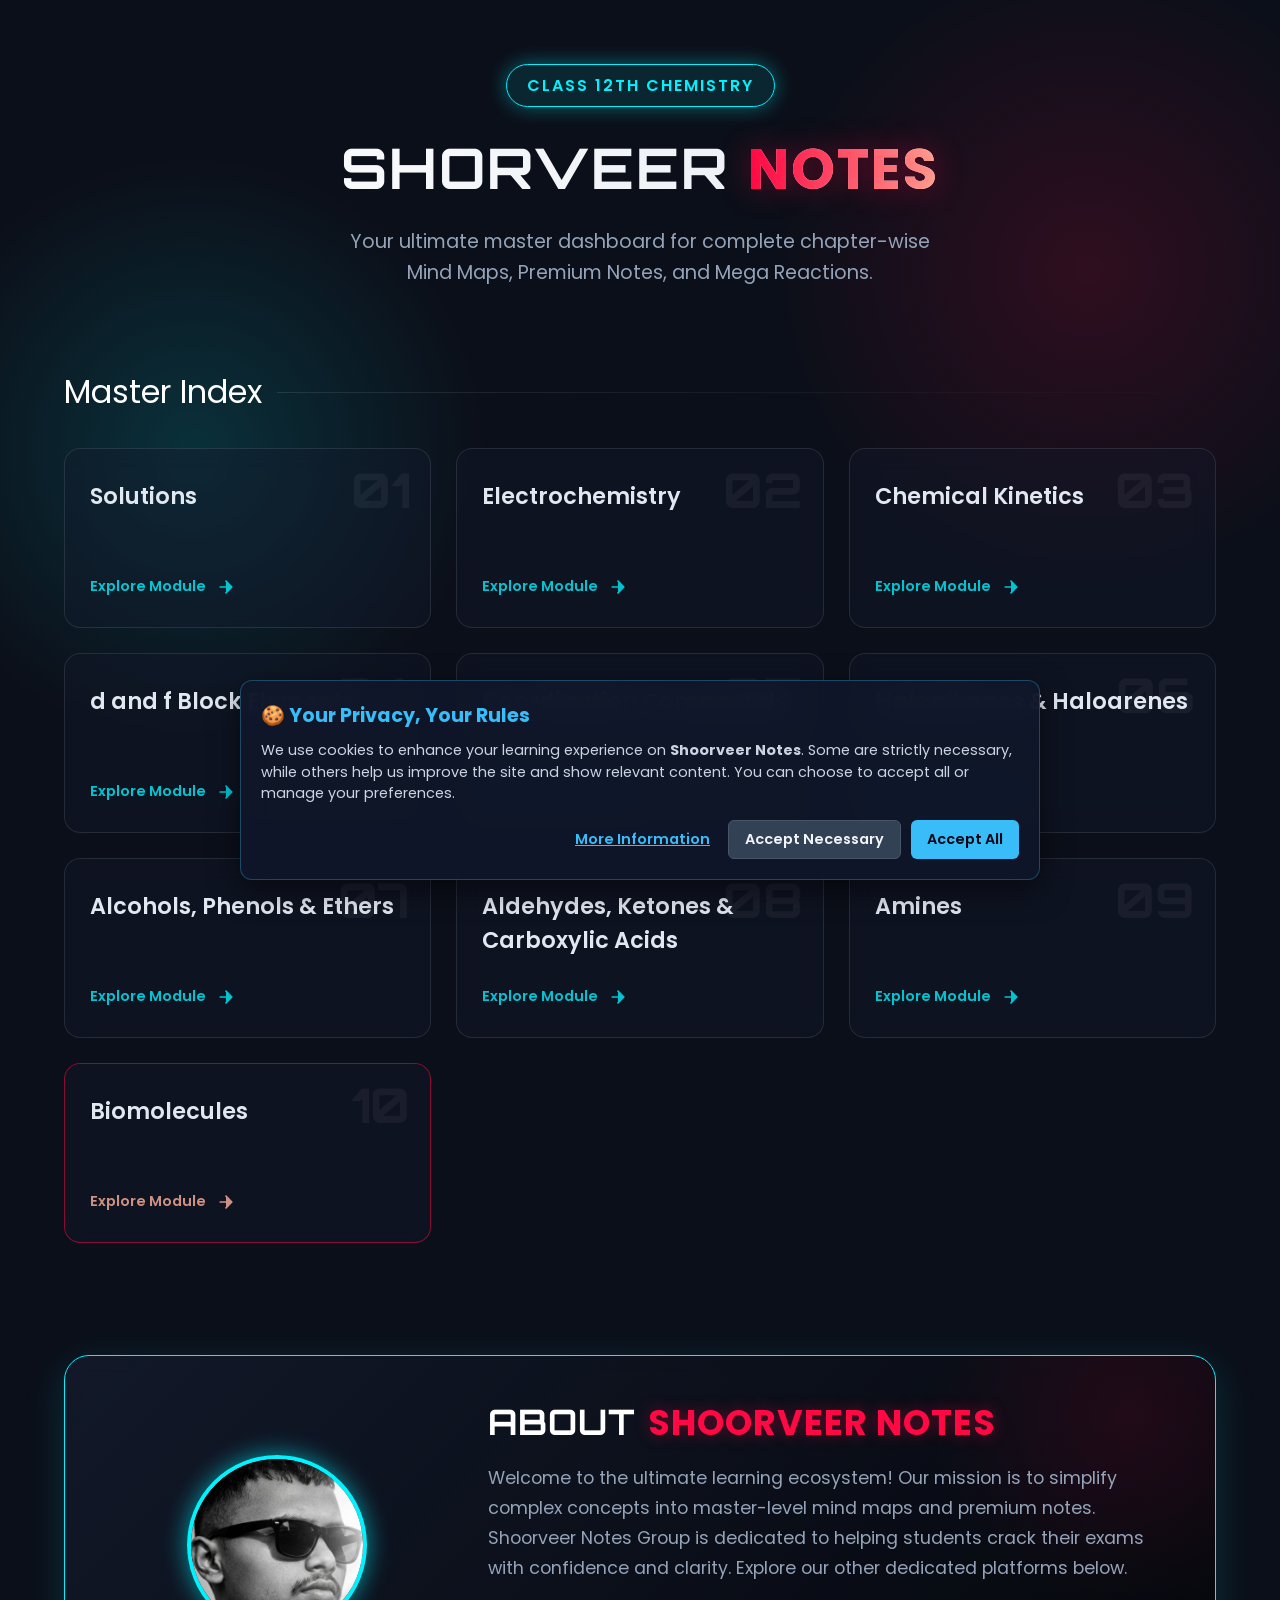
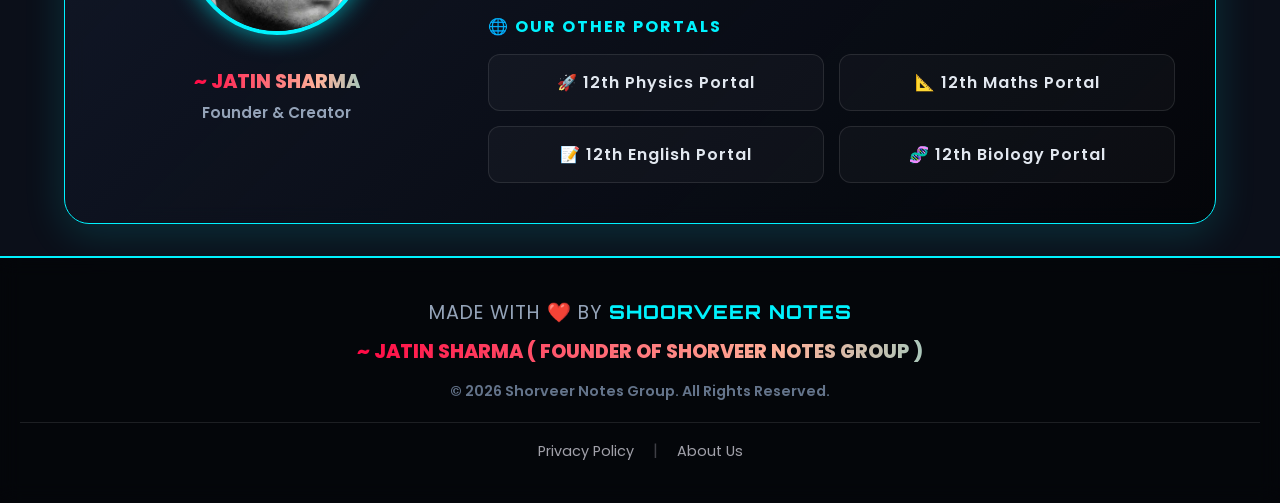
==== commit 59f1348a: "Fix spelling of 'Shoorveer' to 'Shorveer'" ====
--- a/index.html
+++ b/index.html
@@ -1,9 +1,10 @@
 <!DOCTYPE html>
 <html lang="en">
 <head>
-    <meta charset="UTF-8">
+    <meta name="description" content="Shorveer Notes provides comprehensive Class 12 Chemistry Mind Maps, Reaction Banks, and Study Material to help students ace their board exams.">
+<meta charset="UTF-8">
     <meta name="viewport" content="width=device-width, initial-scale=1.0">
-    <title>Shoorveer Notes - Master Dashboard</title>
+    <title>Shorveer Notes - Master Dashboard</title>
     <link href="https://fonts.googleapis.com/css2?family=Poppins:wght@300;400;600;800&family=Orbitron:wght@500;700&display=swap" rel="stylesheet">
     <style>
         :root {
@@ -388,7 +389,7 @@
 
     <header>
         <div class="welcome-badge">Class 12th Chemistry</div>
-        <h1 class="main-title">Shoorveer <span>Notes</span></h1>
+        <h1 class="main-title">Shorveer <span>Notes</span></h1>
         <p class="subtitle">Your ultimate master dashboard for complete chapter-wise Mind Maps, Premium Notes, and Mega Reactions.</p>
     </header>
 
@@ -520,11 +521,11 @@
         </div>
         
         <div class="founder-sign" style="font-size: 1.2rem; font-weight: 800; text-transform: uppercase; background: linear-gradient(90deg, #ff0844, #ffb199, #00f2fe, #4facfe, #ff0844); background-size: 300%; -webkit-background-clip: text; -webkit-text-fill-color: transparent; animation: shine 5s linear infinite; display: inline-block;">
-            ~ Jatin Sharma ( Founder of Shoorveer Notes Group )
+            ~ Jatin Sharma ( Founder of Shorveer Notes Group )
         </div>
 
         <div style="margin-top: 15px; color: #64748b; font-size: 0.9rem; font-weight: 600;">
-            &copy; 2026 Shoorveer Notes Group. All Rights Reserved.
+            &copy; 2026 Shorveer Notes Group. All Rights Reserved.
         </div>
         
         <div style="margin-top: 20px; padding-top: 15px; border-top: 1px solid rgba(255, 255, 255, 0.1);">
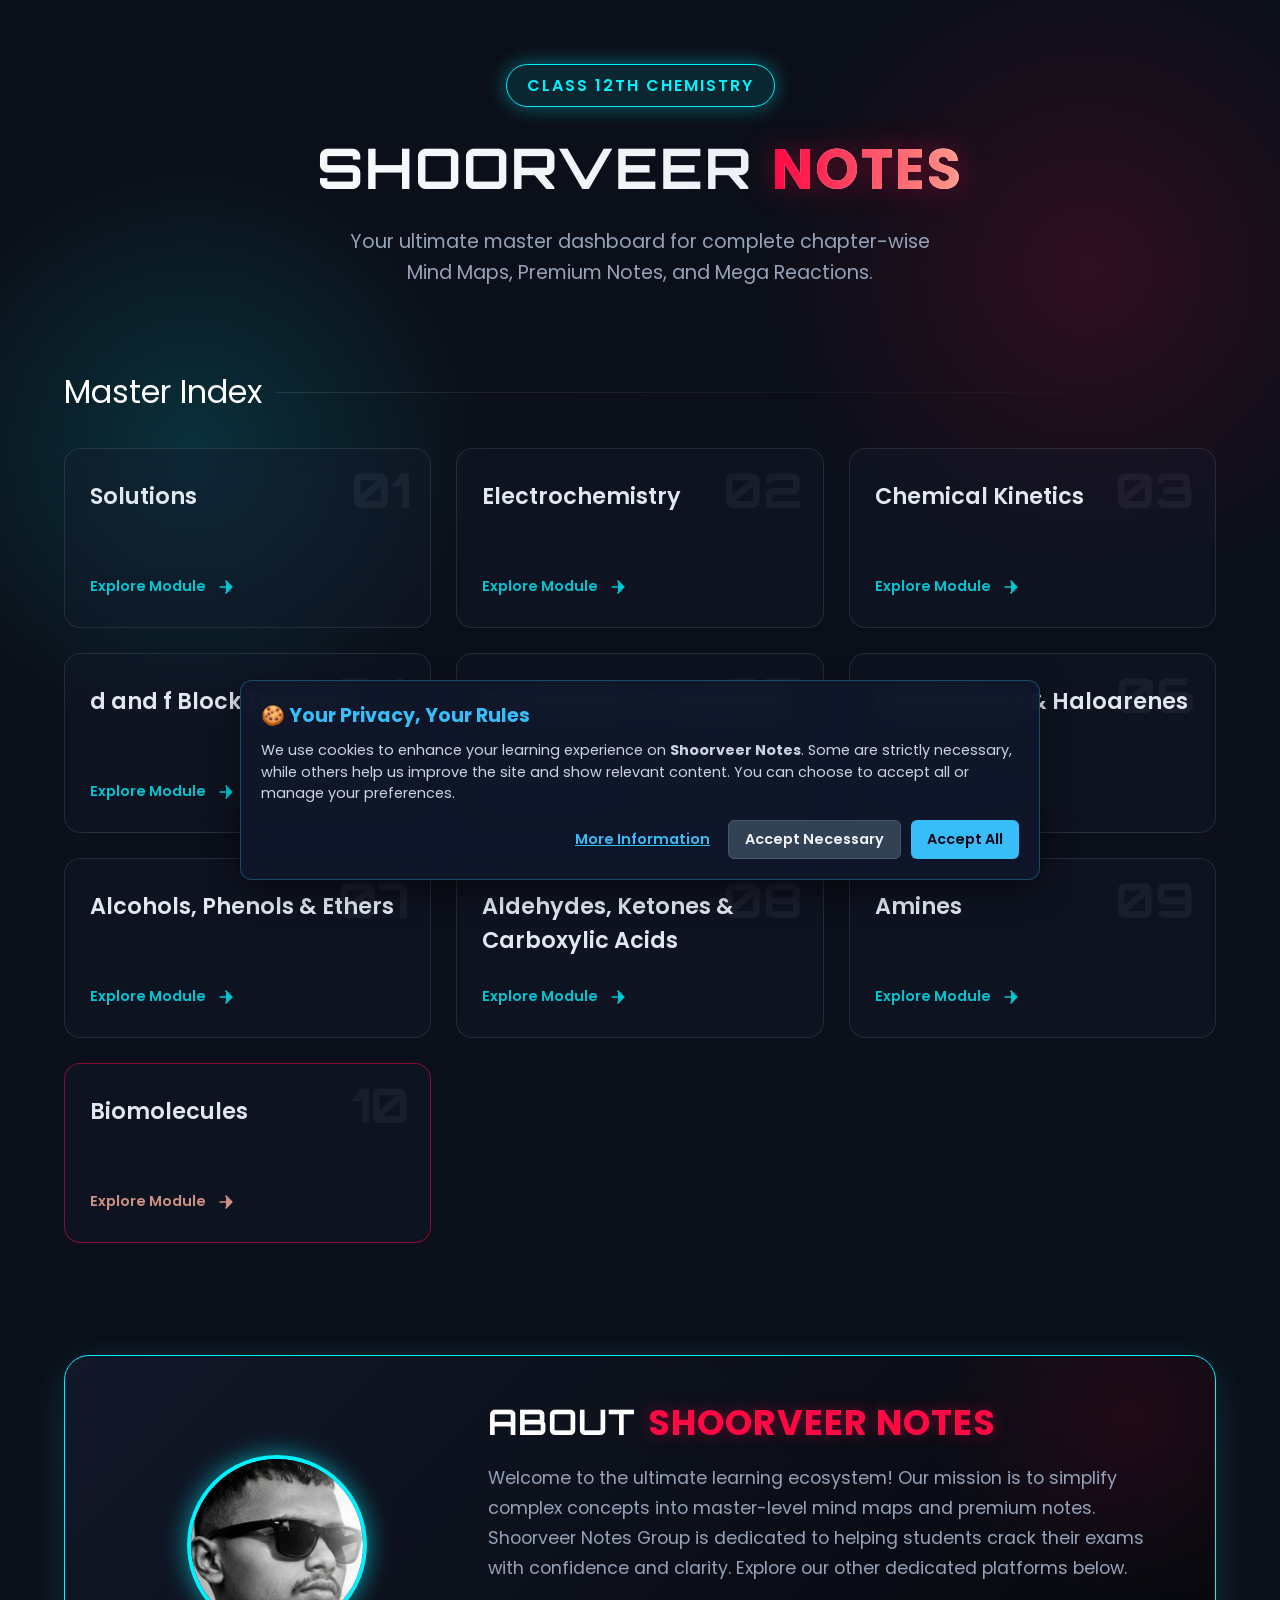
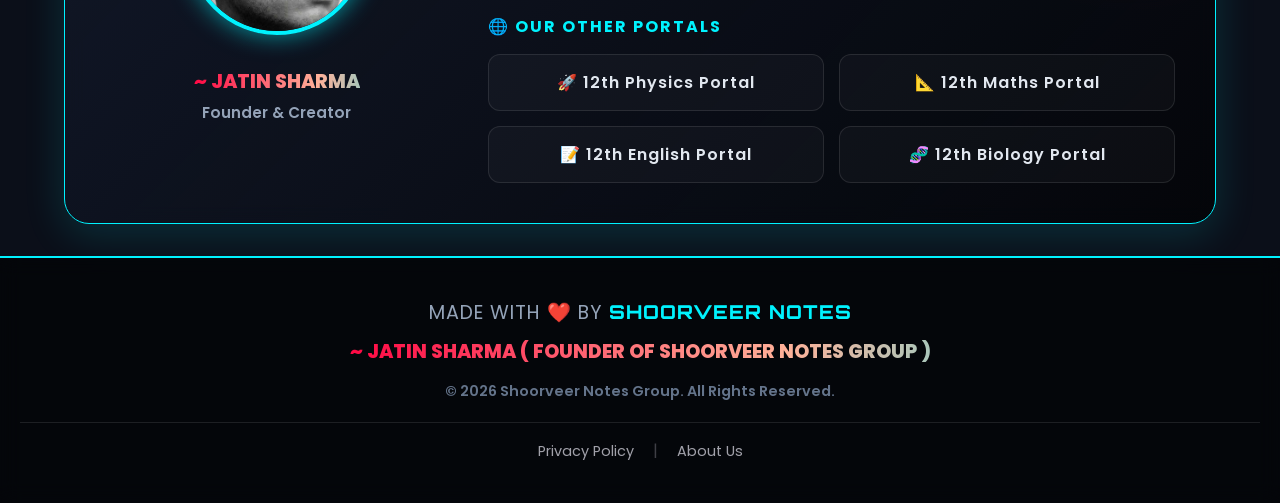
==== commit e5265b52: "Correct spelling of 'Shorveer' to 'Shoorveer'" ====
--- a/index.html
+++ b/index.html
@@ -1,10 +1,10 @@
 <!DOCTYPE html>
 <html lang="en">
 <head>
-    <meta name="description" content="Shorveer Notes provides comprehensive Class 12 Chemistry Mind Maps, Reaction Banks, and Study Material to help students ace their board exams.">
+    <meta name="description" content="Shoorveer Notes provides comprehensive Class 12 Chemistry Mind Maps, Reaction Banks, and Study Material to help students ace their board exams.">
 <meta charset="UTF-8">
     <meta name="viewport" content="width=device-width, initial-scale=1.0">
-    <title>Shorveer Notes - Master Dashboard</title>
+    <title>Shoorveer Notes - Master Dashboard</title>
     <link href="https://fonts.googleapis.com/css2?family=Poppins:wght@300;400;600;800&family=Orbitron:wght@500;700&display=swap" rel="stylesheet">
     <style>
         :root {
@@ -389,7 +389,7 @@
 
     <header>
         <div class="welcome-badge">Class 12th Chemistry</div>
-        <h1 class="main-title">Shorveer <span>Notes</span></h1>
+        <h1 class="main-title">Shoorveer <span>Notes</span></h1>
         <p class="subtitle">Your ultimate master dashboard for complete chapter-wise Mind Maps, Premium Notes, and Mega Reactions.</p>
     </header>
 
@@ -521,11 +521,11 @@
         </div>
         
         <div class="founder-sign" style="font-size: 1.2rem; font-weight: 800; text-transform: uppercase; background: linear-gradient(90deg, #ff0844, #ffb199, #00f2fe, #4facfe, #ff0844); background-size: 300%; -webkit-background-clip: text; -webkit-text-fill-color: transparent; animation: shine 5s linear infinite; display: inline-block;">
-            ~ Jatin Sharma ( Founder of Shorveer Notes Group )
+            ~ Jatin Sharma ( Founder of Shoorveer Notes Group )
         </div>
 
         <div style="margin-top: 15px; color: #64748b; font-size: 0.9rem; font-weight: 600;">
-            &copy; 2026 Shorveer Notes Group. All Rights Reserved.
+            &copy; 2026 Shoorveer Notes Group. All Rights Reserved.
         </div>
         
         <div style="margin-top: 20px; padding-top: 15px; border-top: 1px solid rgba(255, 255, 255, 0.1);">
